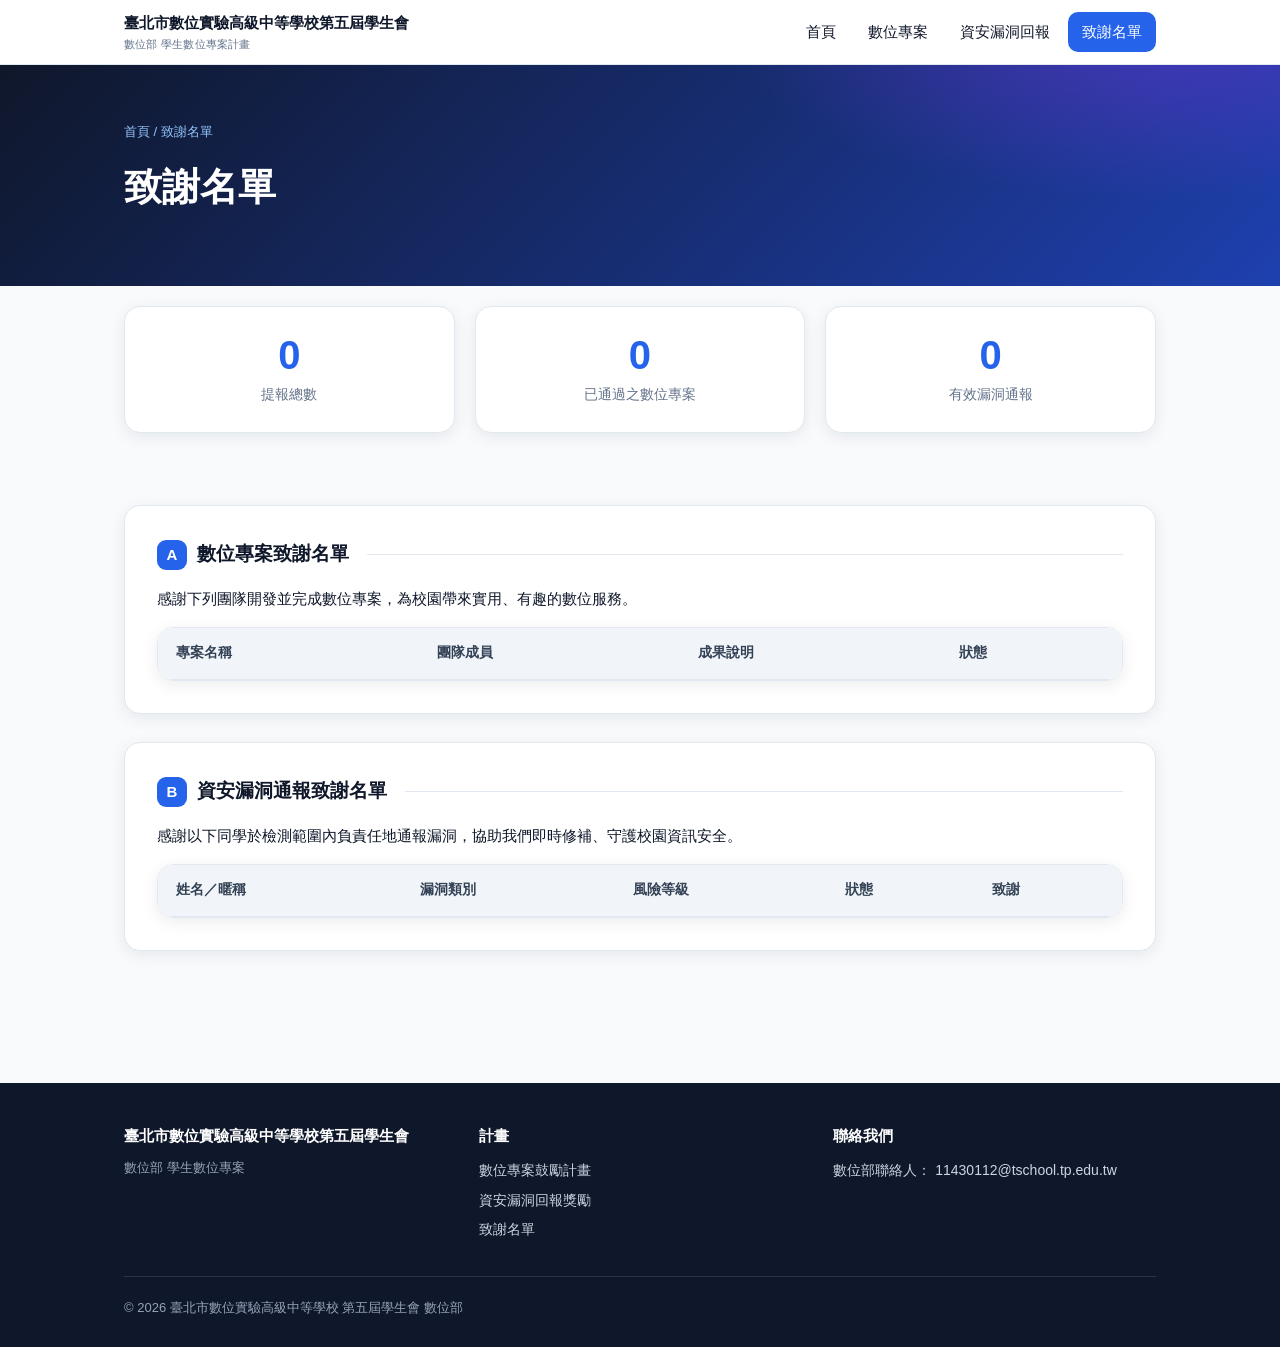
==== thanks.html @ cd0b5ea9 "Add files via upload" ====
<!DOCTYPE html>
<html lang="zh-Hant">
<head>
  <meta charset="UTF-8">
  <meta name="viewport" content="width=device-width, initial-scale=1.0">
  <title>致謝名單</title>
  <link rel="stylesheet" href="css/style.css">
</head>
<body>

  <header class="site-header">
    <div class="container nav">
      <a class="brand" href="index.html">
        <span>
          臺北市數位實驗高級中等學校第五屆學生會
          <small>數位部 學生數位專案計畫</small>
        </span>
      </a>
      <button class="nav-toggle" id="navToggle" aria-label="切換選單" aria-expanded="false">
        <svg width="22" height="22" viewBox="0 0 24 24" fill="none" stroke="currentColor" stroke-width="2" stroke-linecap="round">
          <path d="M3 6h18M3 12h18M3 18h18"/>
        </svg>
      </button>
      <ul class="nav-links" id="navLinks">
        <li><a href="index.html">首頁</a></li>
        <li><a href="projects.html">數位專案</a></li>
        <li><a href="bugbounty.html">資安漏洞回報</a></li>
        <li><a href="thanks.html" class="active">致謝名單</a></li>
      </ul>
    </div>
  </header>

  <main>
    <section class="page-hero">
      <div class="container">
        <div class="breadcrumb"><a href="index.html">首頁</a> / 致謝名單</div>
        <h1>致謝名單</h1>
      </div>
    </section>

    <section class="thanks-hero">
      <div class="container">
        <div class="thanks-cards">
          <div class="stat-card">
            <div class="num">0</div>
            <div class="label">提報總數</div>
          </div>
          <div class="stat-card">
            <div class="num">0</div>
            <div class="label">已通過之數位專案</div>
          </div>
          <div class="stat-card">
            <div class="num">0</div>
            <div class="label">有效漏洞通報</div>
          </div>
        </div>
      </div>
    </section>

    <section>
      <div class="container">

        <div class="panel" id="projects">
          <h3><span class="num">A</span>數位專案致謝名單</h3>
          <p class="mb-2">感謝下列團隊開發並完成數位專案，為校園帶來實用、有趣的數位服務。</p>
          <div class="table-wrap">
            <table>
              <thead>
                <tr>
                  <th>專案名稱</th>
                  <th>團隊成員</th>
                  <th>成果說明</th>
                  <th>狀態</th>
                </tr>
              </thead>
              <!-- <tbody>
                <tr>
                  <td>ＯＯＯ</td>
                  <td>ＯＯＯ</td>
                  <td>ＯＯＯＯＯＯ</td>
                  <td><span class="tag tag-cyan">整併中</span></td>
                </tr>
                <tr>
                  <td>ＯＯＯ</td>
                  <td>ＯＯＯ</td>
                  <td>ＯＯＯ</td>
                  <td><span class="tag tag-green">已上線</span></td>
                </tr>
              </tbody> -->
            </table>
          </div>
        </div>

        <div class="panel" id="sec">
          <h3><span class="num">B</span>資安漏洞通報致謝名單</h3>
          <p class="mb-2">感謝以下同學於檢測範圍內負責任地通報漏洞，協助我們即時修補、守護校園資訊安全。</p>
          <div class="table-wrap">
            <table>
              <thead>
                <tr>
                  <th>姓名／暱稱</th>
                  <th>漏洞類別</th>
                  <th>風險等級</th>
                  <th>狀態</th>
                  <th>致謝</th>
                </tr>
              </thead>
              <!-- <tbody>
                <tr>
                  <td>ＯＯ（暱稱：shell）</td>
                  <td>跨站腳本（XSS）</td>
                  <td><span class="risk-bar severity-high">高</span></td>
                  <td><span class="tag tag-green">已修補</span></td>
                  <td>感謝狀</td>
                </tr>
                <tr>
                  <td>ＯＯＯ</td>
                  <td>越權存取（IDOR）</td>
                  <td><span class="risk-bar severity-sev">嚴重</span></td>
                  <td><span class="tag tag-green">已修補</span></td>
                  <td>感謝狀</td>
                </tr>
                <tr>
                  <td>ＯＯ（暱稱：n0va）</td>
                  <td>開放式重新導向</td>
                  <td><span class="risk-bar severity-mid">中</span></td>
                  <td><span class="tag tag-green">已修補</span></td>
                  <td>感謝狀</td>
                </tr>
                <tr>
                  <td>ＯＯＯ</td>
                  <td>資訊揭露（目錄列舉）</td>
                  <td><span class="risk-bar severity-low">低</span></td>
                  <td><span class="tag tag-green">已修補</span></td>
                  <td>感謝狀</td>
                </tr>
              </tbody> -->
            </table>
          </div>
        </div>

      </div>
    </section>
  </main>

  <footer class="site-footer">
    <div class="container">
      <div class="grid grid-3">
        <div>
          <div class="brand">
            <span>臺北市數位實驗高級中等學校第五屆學生會</span>
          </div>
          <p class="small" style="color:#94a3b8;margin-top:8px;">數位部 學生數位專案</p>
        </div>
        <div>
          <h5>計畫</h5>
          <ul>
            <li><a href="projects.html">數位專案鼓勵計畫</a></li>
            <li><a href="bugbounty.html">資安漏洞回報獎勵</a></li>
            <li><a href="thanks.html">致謝名單</a></li>
          </ul>
        </div>
        <div>
          <h5>聯絡我們</h5>
          <ul>
            <li>數位部聯絡人： 11430112@tschool.tp.edu.tw</li>
          </ul>
        </div>
      </div>
      <div class="footer-bottom">© 2026 臺北市數位實驗高級中等學校 第五屆學生會 數位部</div>
    </div>
  </footer>

  <script>
    (function () {
      var toggle = document.getElementById('navToggle');
      var links = document.getElementById('navLinks');
      if (toggle && links) {
        toggle.addEventListener('click', function () {
          var open = links.classList.toggle('open');
          toggle.setAttribute('aria-expanded', open ? 'true' : 'false');
        });
      }
    })();
  </script>
</body>
</html>
---- css/style.css ----
:root {
  --primary: #2563eb;
  --primary-dark: #1e40af;
  --primary-darker: #0f172a;
  --accent: #f59e0b;
  --accent-soft: #fef3c7;
  --bg: #f8fafc;
  --card: #ffffff;
  --text: #0f172a;
  --text-muted: #64748b;
  --border: #e2e8f0;
  --success: #16a34a;
  --success-soft: #dcfce7;
  --danger: #dc2626;
  --danger-soft: #fee2e2;
  --info: #0891b2;
  --info-soft: #cffafe;
  --radius: 16px;
  --shadow: 0 4px 16px rgba(15, 23, 42, 0.08);
  --shadow-lg: 0 12px 32px rgba(15, 23, 42, 0.12);
  --max-width: 1080px;
}

* {
  margin: 0;
  padding: 0;
  box-sizing: border-box;
}

html {
  scroll-behavior: smooth;
}

body {
  font-family: "Noto Sans TC", "Microsoft JhengHei", "PingFang TC", "Segoe UI", sans-serif;
  color: var(--text);
  background: var(--bg);
  line-height: 1.7;
  -webkit-font-smoothing: antialiased;
}

a {
  color: var(--primary);
  text-decoration: none;
}

a:hover {
  text-decoration: underline;
}

.container {
  max-width: var(--max-width);
  margin: 0 auto;
  padding: 0 24px;
}

/* ---------- Header / Nav ---------- */
.site-header {
  position: sticky;
  top: 0;
  z-index: 100;
  background: rgba(255, 255, 255, 0.92);
  backdrop-filter: blur(8px);
  border-bottom: 1px solid var(--border);
}

.nav {
  display: flex;
  align-items: center;
  justify-content: space-between;
  height: 64px;
  gap: 16px;
}

.brand {
  display: flex;
  align-items: center;
  gap: 10px;
  color: var(--text);
  font-weight: 700;
  font-size: 15px;
  white-space: nowrap;
}

.brand:hover {
  text-decoration: none;
}

.brand-logo {
  width: 36px;
  height: 36px;
  border-radius: 10px;
  display: grid;
  place-items: center;
  color: #fff;
  background: linear-gradient(135deg, var(--primary), #7c3aed);
  flex-shrink: 0;
}

.brand small {
  display: block;
  font-size: 11px;
  font-weight: 500;
  color: var(--text-muted);
  letter-spacing: 0.02em;
}

.nav-links {
  display: flex;
  align-items: center;
  gap: 4px;
  list-style: none;
}

.nav-links a {
  display: block;
  padding: 8px 14px;
  border-radius: 10px;
  color: var(--text);
  font-size: 14.5px;
  font-weight: 500;
  transition: background 0.15s, color 0.15s;
}

.nav-links a:hover {
  background: #eff6ff;
  color: var(--primary);
  text-decoration: none;
}

.nav-links a.active {
  background: var(--primary);
  color: #fff;
}

.nav-toggle {
  display: none;
  background: none;
  border: 1px solid var(--border);
  border-radius: 10px;
  padding: 8px;
  cursor: pointer;
}

@media (max-width: 760px) {
  .nav-toggle {
    display: block;
  }

  .nav-links {
    position: absolute;
    top: 64px;
    left: 0;
    right: 0;
    flex-direction: column;
    align-items: stretch;
    background: #fff;
    border-bottom: 1px solid var(--border);
    padding: 12px;
    display: none;
    box-shadow: var(--shadow);
  }

  .nav-links.open {
    display: flex;
  }
}

/* ---------- Hero ---------- */
.hero {
  background:
    radial-gradient(1000px 400px at 85% -10%, rgba(124, 58, 237, 0.5), transparent 60%),
    radial-gradient(800px 400px at 0% 0%, rgba(37, 99, 235, 0.55), transparent 55%),
    linear-gradient(135deg, var(--primary-darker), var(--primary-dark));
  color: #fff;
  padding: 88px 0 80px;
  overflow: hidden;
}

.hero-badge {
  display: inline-flex;
  align-items: center;
  gap: 8px;
  background: rgba(255, 255, 255, 0.12);
  border: 1px solid rgba(255, 255, 255, 0.25);
  color: #e2e8f0;
  padding: 6px 14px;
  border-radius: 999px;
  font-size: 13px;
  margin-bottom: 20px;
}

.hero-badge .dot {
  width: 8px;
  height: 8px;
  border-radius: 50%;
  background: var(--accent);
}

.hero h1 {
  font-size: clamp(30px, 5vw, 46px);
  line-height: 1.25;
  margin-bottom: 16px;
  font-weight: 800;
}

.hero p {
  font-size: 17px;
  color: #dbeafe;
  max-width: 620px;
  margin-bottom: 32px;
}

.hero-actions {
  display: flex;
  gap: 12px;
  flex-wrap: wrap;
}

.btn {
  display: inline-flex;
  align-items: center;
  gap: 8px;
  padding: 12px 24px;
  border-radius: 12px;
  font-size: 15px;
  font-weight: 600;
  cursor: pointer;
  transition: transform 0.15s, box-shadow 0.15s;
  border: none;
}

.btn:hover {
  text-decoration: none;
  transform: translateY(-1px);
}

.btn-primary {
  background: #fff;
  color: var(--primary-dark);
  box-shadow: var(--shadow);
}

.btn-primary:hover {
  background: var(--accent-soft);
}

.btn-ghost {
  background: transparent;
  color: #fff;
  border: 1px solid rgba(255, 255, 255, 0.5);
}

.btn-ghost:hover {
  background: rgba(255, 255, 255, 0.12);
}

.btn-dark {
  background: var(--primary-darker);
  color: #fff;
  box-shadow: var(--shadow);
}

.btn-dark:hover {
  background: var(--primary-dark);
}

/* ---------- Sections ---------- */
section {
  padding: 64px 0;
}

.section-kicker {
  font-size: 13px;
  font-weight: 700;
  letter-spacing: 0.14em;
  text-transform: uppercase;
  color: var(--primary);
  margin-bottom: 8px;
}

.section-title {
  font-size: clamp(24px, 3.4vw, 32px);
  font-weight: 800;
  line-height: 1.3;
  margin-bottom: 12px;
}

.section-sub {
  color: var(--text-muted);
  font-size: 15.5px;
  max-width: 720px;
  margin-bottom: 36px;
}

.center {
  text-align: center;
}

.center .section-sub {
  margin-left: auto;
  margin-right: auto;
}

/* ---------- Cards ---------- */
.grid {
  display: grid;
  gap: 24px;
}

.grid-2 {
  grid-template-columns: repeat(2, 1fr);
}

.grid-3 {
  grid-template-columns: repeat(3, 1fr);
}

@media (max-width: 900px) {
  .grid-3 {
    grid-template-columns: repeat(2, 1fr);
  }
}

@media (max-width: 640px) {
  .grid-2,
  .grid-3 {
    grid-template-columns: 1fr;
  }
}

.card {
  background: var(--card);
  border: 1px solid var(--border);
  border-radius: var(--radius);
  padding: 28px;
  box-shadow: var(--shadow);
  display: flex;
  flex-direction: column;
  transition: transform 0.15s, box-shadow 0.15s;
}

.card:hover {
  transform: translateY(-3px);
  box-shadow: var(--shadow-lg);
}

.card-icon {
  width: 48px;
  height: 48px;
  border-radius: 12px;
  display: grid;
  place-items: center;
  margin-bottom: 16px;
  color: #fff;
}

.card h3 {
  font-size: 18px;
  font-weight: 700;
  margin-bottom: 8px;
}

.card p {
  font-size: 14.5px;
  color: var(--text-muted);
  flex: 1;
}

.card-link {
  margin-top: 14px;
  font-weight: 600;
  font-size: 14px;
  color: var(--primary);
}

.icon-blue { background: #2563eb; }
.icon-indigo { background: #7c3aed; }
.icon-amber { background: #f59e0b; }
.icon-cyan { background: #0891b2; }
.icon-green { background: #16a34a; }
.icon-rose { background: #e11d48; }

/* ---------- Step timeline ---------- */
.steps {
  list-style: none;
  counter-reset: step;
  display: grid;
  gap: 0;
}

.steps li {
  counter-increment: step;
  position: relative;
  padding: 0 0 28px 56px;
}

.steps li::before {
  content: counter(step);
  position: absolute;
  left: 0;
  top: 0;
  width: 36px;
  height: 36px;
  border-radius: 50%;
  display: grid;
  place-items: center;
  background: var(--primary);
  color: #fff;
  font-weight: 700;
  font-size: 15px;
}

.steps li::after {
  content: "";
  position: absolute;
  left: 17px;
  top: 40px;
  bottom: 0;
  width: 2px;
  background: var(--border);
}

.steps li:last-child::after {
  display: none;
}

.steps h4 {
  font-size: 16.5px;
  font-weight: 700;
  margin-bottom: 4px;
}

.steps p {
  font-size: 14.5px;
  color: var(--text-muted);
}

.steps .tag {
  margin-left: 8px;
  vertical-align: middle;
}

/* ---------- Badges / Tags ---------- */
.tag {
  display: inline-block;
  padding: 3px 10px;
  border-radius: 999px;
  font-size: 12px;
  font-weight: 600;
  background: #eff6ff;
  color: var(--primary);
  border: 1px solid #bfdbfe;
}

.tag-green { background: var(--success-soft); color: var(--success); border-color: #bbf7d0; }
.tag-amber { background: var(--accent-soft); color: #b45309; border-color: #fde68a; }
.tag-rose { background: var(--danger-soft); color: var(--danger); border-color: #fecaca; }
.tag-cyan { background: var(--info-soft); color: var(--info); border-color: #a5f3fc; }
.tag-purple { background: #ede9fe; color: #6d28d9; border-color: #ddd6fe; }
.tag-gray { background: #f1f5f9; color: var(--text-muted); border-color: #e2e8f0; }

/* ---------- Notice / Callout ---------- */
.notice {
  border-radius: var(--radius);
  padding: 20px 24px;
  margin: 20px 0;
  border: 1px solid;
  font-size: 14.5px;
}

.notice-title {
  display: flex;
  align-items: center;
  gap: 8px;
  font-weight: 700;
  margin-bottom: 6px;
  font-size: 15px;
}

.notice-info { background: var(--info-soft); border-color: #a5f3fc; color: #155e75; }
.notice-warn { background: var(--accent-soft); border-color: #fde68a; color: #92400e; }
.notice-danger { background: var(--danger-soft); border-color: #fecaca; color: #991b1b; }
.notice-success { background: var(--success-soft); border-color: #bbf7d0; color: #166534; }

/* ---------- Lists ---------- */
.check-list {
  list-style: none;
}

.check-list li {
  position: relative;
  padding-left: 30px;
  margin-bottom: 12px;
  font-size: 14.5px;
}

.check-list li::before {
  content: "";
  position: absolute;
  left: 0;
  top: 7px;
  width: 18px;
  height: 18px;
  border-radius: 50%;
  background: var(--success-soft);
  background-image: url("data:image/svg+xml,%3Csvg xmlns='http://www.w3.org/2000/svg' viewBox='0 0 24 24' fill='none' stroke='%2316a34a' stroke-width='3' stroke-linecap='round' stroke-linejoin='round'%3E%3Cpath d='M20 6L9 17l-5-5'/%3E%3C/svg%3E");
  background-size: 12px;
  background-position: center;
  background-repeat: no-repeat;
}

.check-list li strong {
  color: var(--text);
}

.cross-list {
  list-style: none;
}

.cross-list li {
  position: relative;
  padding-left: 30px;
  margin-bottom: 12px;
  font-size: 14.5px;
}

.cross-list li::before {
  content: "";
  position: absolute;
  left: 0;
  top: 7px;
  width: 18px;
  height: 18px;
  border-radius: 50%;
  background: var(--danger-soft);
  background-image: url("data:image/svg+xml,%3Csvg xmlns='http://www.w3.org/2000/svg' viewBox='0 0 24 24' fill='none' stroke='%23dc2626' stroke-width='3' stroke-linecap='round' stroke-linejoin='round'%3E%3Cpath d='M18 6L6 18M6 6l12 12'/%3E%3C/svg%3E");
  background-size: 12px;
  background-position: center;
  background-repeat: no-repeat;
}

/* ---------- Tables ---------- */
.table-wrap {
  overflow-x: auto;
  border-radius: var(--radius);
  border: 1px solid var(--border);
  box-shadow: var(--shadow);
}

table {
  width: 100%;
  border-collapse: collapse;
  background: #fff;
  font-size: 14.5px;
}

th,
td {
  text-align: left;
  padding: 14px 18px;
  border-bottom: 1px solid var(--border);
}

th {
  background: #f1f5f9;
  font-weight: 700;
  font-size: 13.5px;
  color: #334155;
  white-space: nowrap;
}

tbody tr:last-child td {
  border-bottom: none;
}

tbody tr:hover {
  background: #f8fafc;
}

td ul {
  list-style: none;
  padding: 0;
}

td ul li {
  font-size: 14px;
  margin-bottom: 4px;
}

/* ---------- Panel / detail block ---------- */
.panel {
  background: var(--card);
  border: 1px solid var(--border);
  border-radius: var(--radius);
  box-shadow: var(--shadow);
  padding: 32px;
  margin-bottom: 28px;
}

.panel h3 {
  display: flex;
  align-items: center;
  gap: 10px;
  font-size: 19px;
  font-weight: 700;
  margin-bottom: 16px;
}

.panel h3 .num {
  width: 30px;
  height: 30px;
  border-radius: 9px;
  background: var(--primary);
  color: #fff;
  display: grid;
  place-items: center;
  font-size: 15px;
  flex-shrink: 0;
}

.panel h3::after {
  content: "";
  flex: 1;
  height: 1px;
  background: var(--border);
  margin-left: 8px;
}

.panel > p,
.panel li,
.panel .field p {
  font-size: 14.5px;
}

/* ---------- Contact / footer ---------- */
.contact-cards {
  display: grid;
  gap: 16px;
  grid-template-columns: repeat(auto-fit, minmax(240px, 1fr));
}

.contact-card {
  background: #fff;
  border: 1px solid var(--border);
  border-radius: 14px;
  padding: 22px;
  box-shadow: var(--shadow);
}

.contact-card h4 {
  font-size: 15px;
  margin-bottom: 6px;
}

.contact-card p {
  font-size: 14px;
  color: var(--text-muted);
}

.contact-card a {
  font-weight: 600;
}

.contact-card .label {
  font-size: 12px;
  font-weight: 700;
  color: var(--primary);
  letter-spacing: 0.05em;
}

.site-footer {
  background: var(--primary-darker);
  color: #cbd5e1;
  padding: 40px 0 28px;
  margin-top: 40px;
  font-size: 14px;
}

.site-footer .brand {
  color: #fff;
  margin-bottom: 8px;
}

.site-footer .grid {
  gap: 32px;
}

.site-footer h5 {
  color: #fff;
  font-size: 15px;
  margin-bottom: 10px;
}

.site-footer ul {
  list-style: none;
}

.site-footer ul li {
  margin-bottom: 6px;
}

.site-footer ul a {
  color: #cbd5e1;
}

.site-footer ul a:hover {
  color: #fff;
}

.footer-bottom {
  margin-top: 28px;
  padding-top: 20px;
  border-top: 1px solid rgba(255, 255, 255, 0.12);
  font-size: 13px;
  color: #94a3b8;
}

/* ---------- Page hero (inner pages) ---------- */
.page-hero {
  background:
    radial-gradient(700px 300px at 90% -20%, rgba(124, 58, 237, 0.45), transparent 60%),
    linear-gradient(135deg, var(--primary-darker), var(--primary-dark));
  color: #fff;
  padding: 56px 0;
}

.page-hero h1 {
  font-size: clamp(26px, 4vw, 38px);
  font-weight: 800;
  margin-bottom: 10px;
}

.page-hero p {
  color: #dbeafe;
  max-width: 680px;
  font-size: 15.5px;
}

.breadcrumb {
  font-size: 13px;
  color: #93c5fd;
  margin-bottom: 12px;
}

.breadcrumb a {
  color: #93c5fd;
}

.breadcrumb a:hover {
  color: #fff;
}

/* ---------- Thanks / acknowledgment ---------- */
.thanks-hero {
  text-align: center;
  padding: 20px 0 8px;
}

.thanks-cards {
  display: grid;
  grid-template-columns: repeat(auto-fit, minmax(260px, 1fr));
  gap: 20px;
}

.stat-card {
  background: #fff;
  border: 1px solid var(--border);
  border-radius: var(--radius);
  padding: 26px;
  text-align: center;
  box-shadow: var(--shadow);
}

.stat-card .num {
  font-size: 40px;
  font-weight: 800;
  color: var(--primary);
  line-height: 1.1;
}

.stat-card .label {
  font-size: 14px;
  color: var(--text-muted);
  margin-top: 6px;
}

.name-table {
  margin-top: 24px;
}

.severity-sev { background: #7f1d1d; color: #fecaca; }
.severity-high { background: var(--danger-soft); color: var(--danger); font-weight: 700; }
.severity-mid { background: var(--accent-soft); color: #b45309; font-weight: 700; }
.severity-low { background: var(--info-soft); color: var(--info); }

.risk-bar {
  display: inline-block;
  padding: 4px 12px;
  border-radius: 999px;
  font-size: 12.5px;
  font-weight: 700;
}

/* ---------- Misc ---------- */
.mt-1 { margin-top: 8px; }
.mt-2 { margin-top: 16px; }
.mt-3 { margin-top: 24px; }
.mb-1 { margin-bottom: 8px; }
.mb-2 { margin-bottom: 16px; }
.mb-3 { margin-bottom: 24px; }

.small { font-size: 13px; color: var(--text-muted); }

.anchor {
  scroll-margin-top: 84px;
}
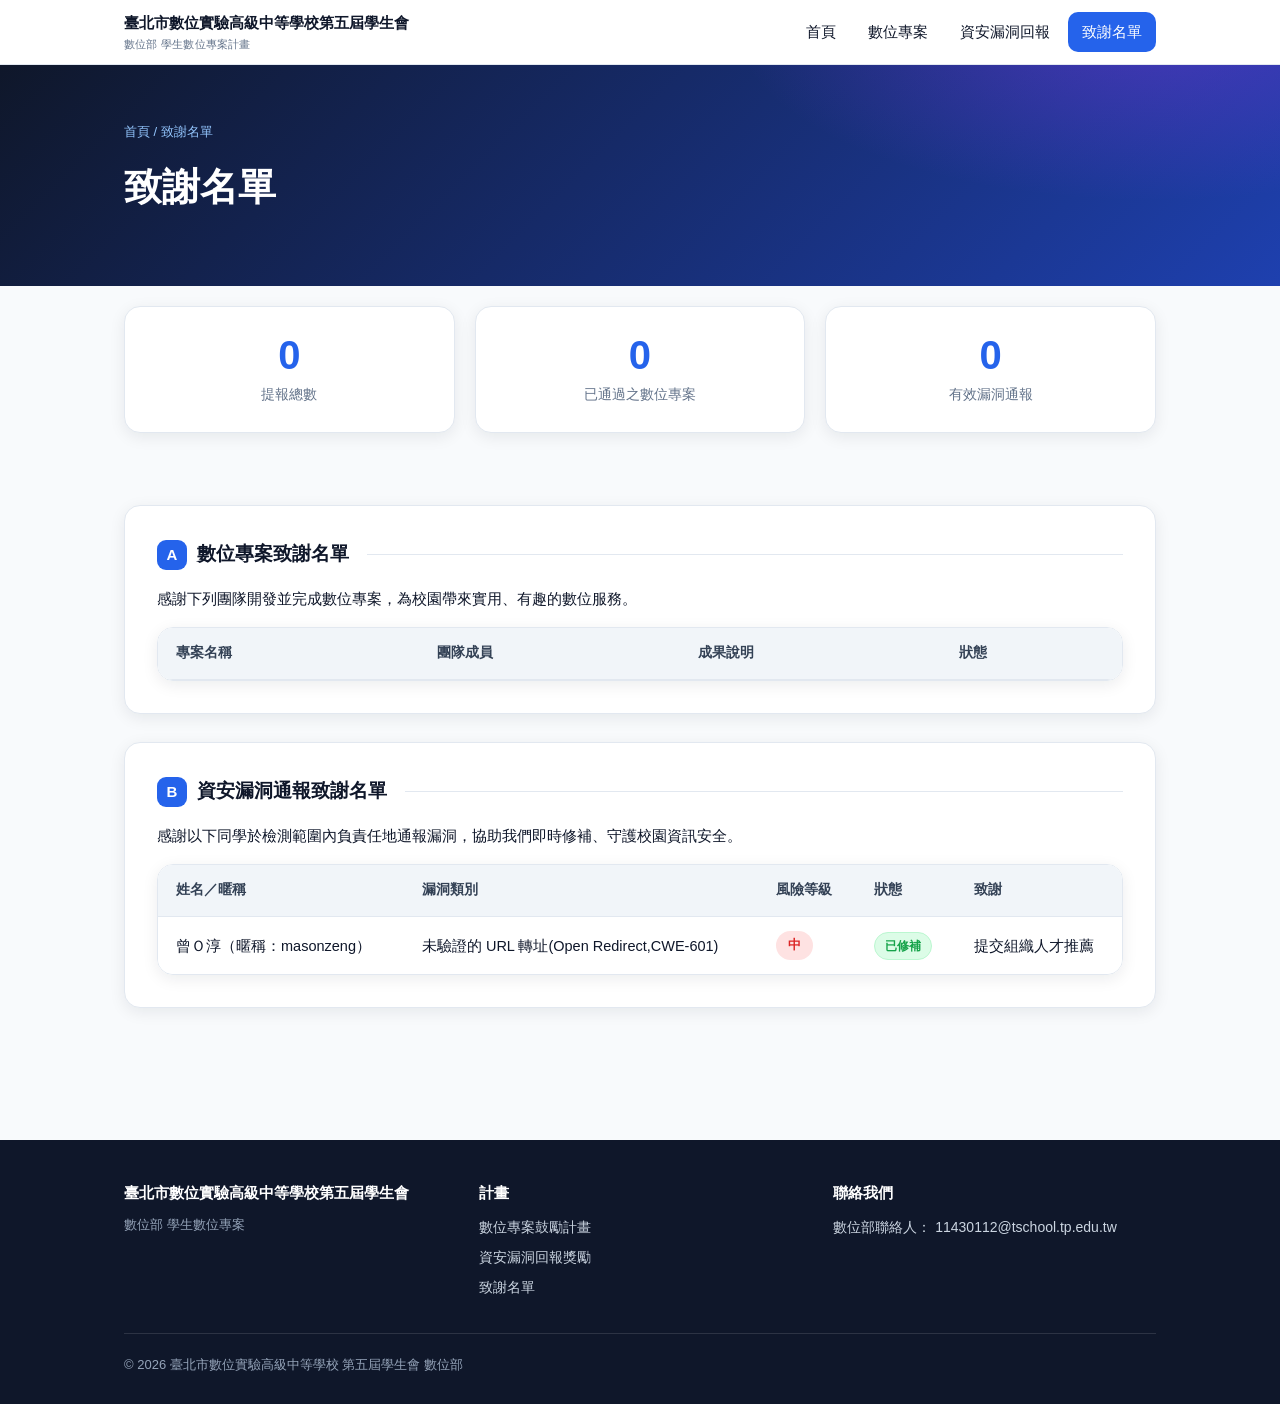
==== commit d9e303e4: "Add entry for 曾Ｏ淳 in thanks.html Added a new entry for 曾Ｏ淳 regarding an unverified URL redirection v" ====
--- a/thanks.html
+++ b/thanks.html
@@ -105,6 +105,15 @@
                   <th>致謝</th>
                 </tr>
               </thead>
+              <tbody>
+                <tr>
+                  <td>曾Ｏ淳（暱稱：masonzeng）</td>
+                  <td>未驗證的 URL 轉址(Open Redirect,CWE-601)</td>
+                  <td><span class="risk-bar severity-high">中</span></td>
+                  <td><span class="tag tag-green">已修補</span></td>
+                  <td>提交組織人才推薦</td>
+                </tr>
+              </tbody>
               <!-- <tbody>
                 <tr>
                   <td>ＯＯ（暱稱：shell）</td>
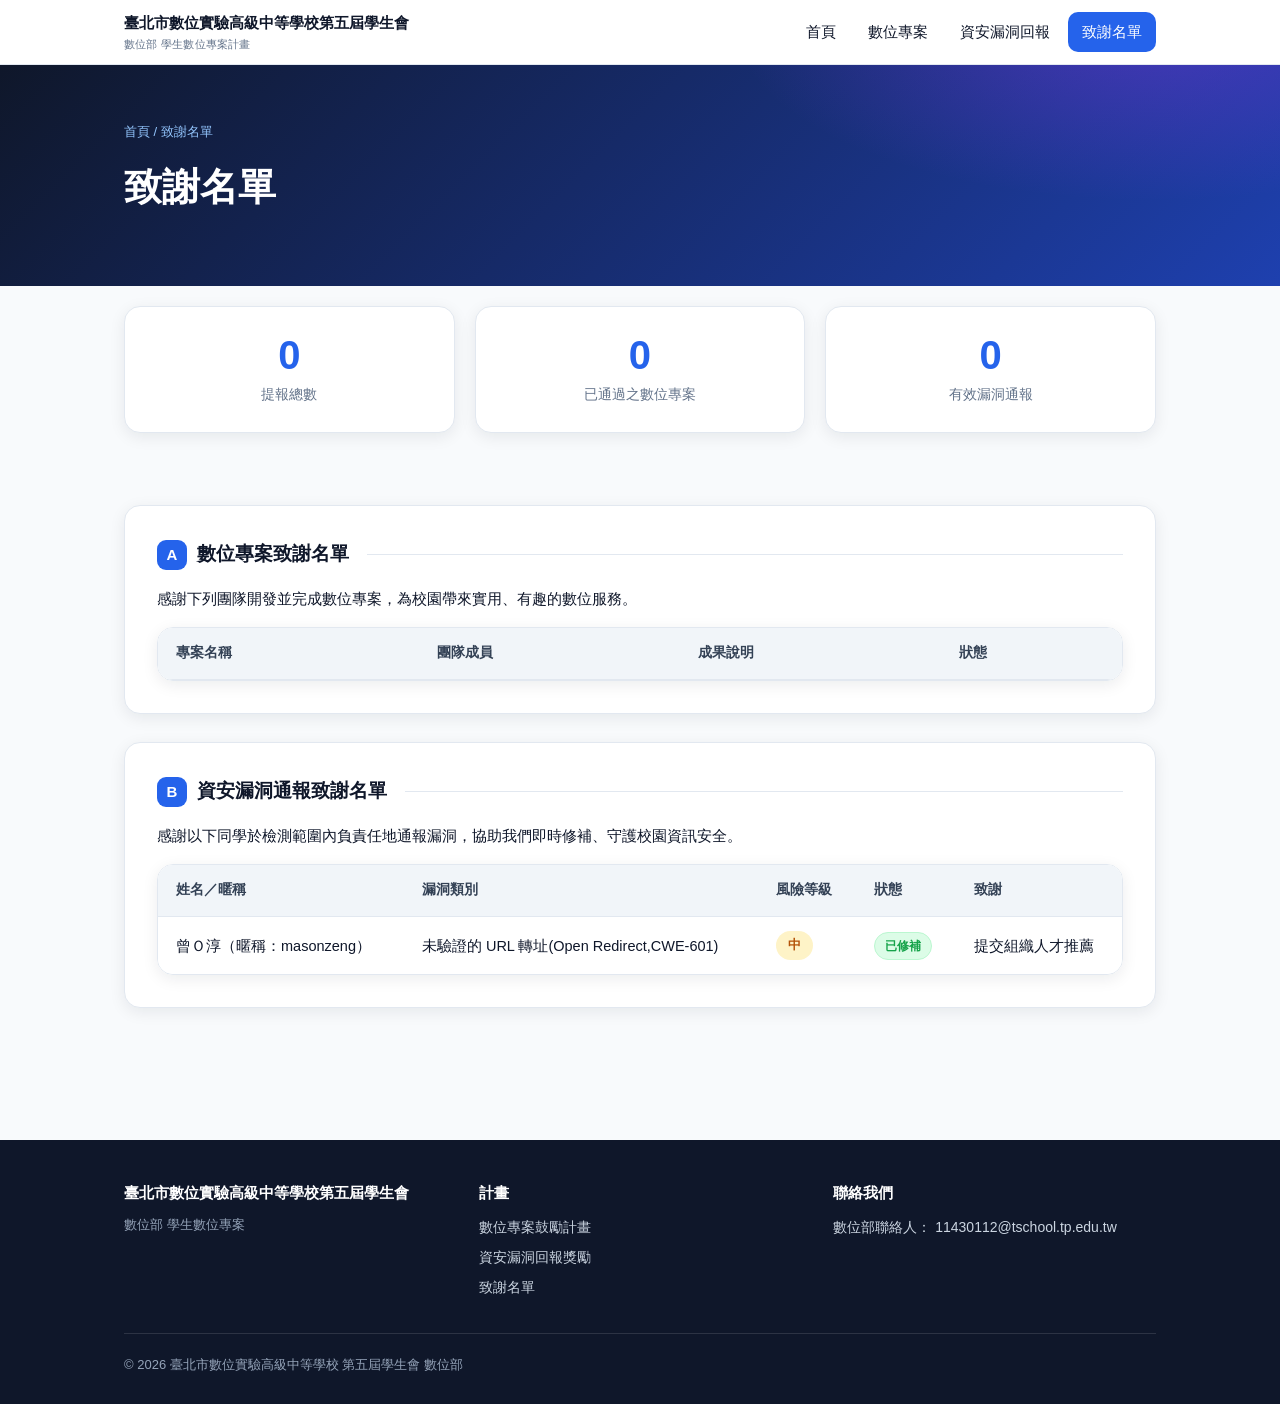
==== commit 67e96166: "Change risk severity from high to mid" ====
--- a/thanks.html
+++ b/thanks.html
@@ -109,7 +109,7 @@
                 <tr>
                   <td>曾Ｏ淳（暱稱：masonzeng）</td>
                   <td>未驗證的 URL 轉址(Open Redirect,CWE-601)</td>
-                  <td><span class="risk-bar severity-high">中</span></td>
+                  <td><span class="risk-bar severity-mid">中</span></td>
                   <td><span class="tag tag-green">已修補</span></td>
                   <td>提交組織人才推薦</td>
                 </tr>
